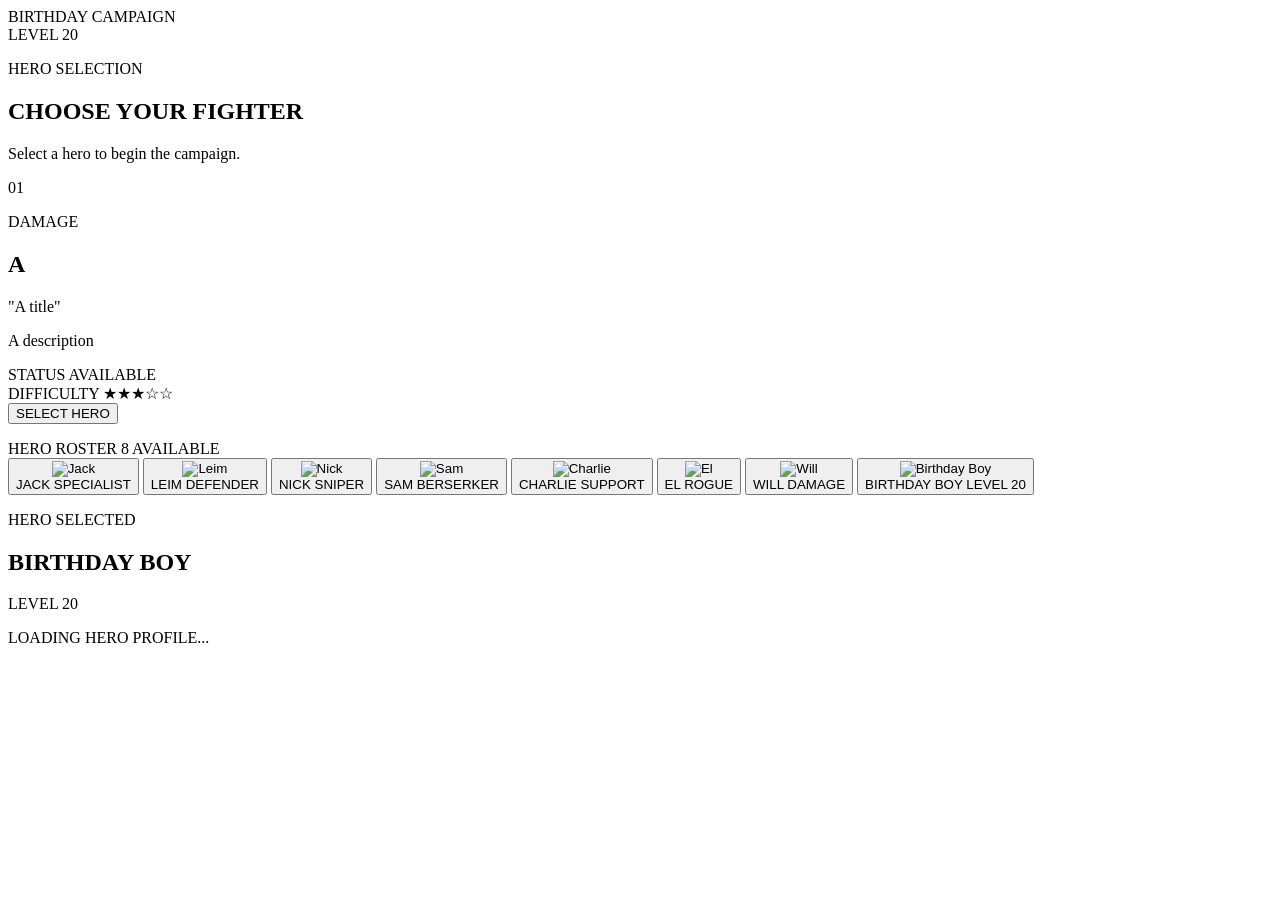
==== fighter.html @ d06f4049 "first commit (html)" ====
<!DOCTYPE html>
<html lang="en">
<head>
  <meta charset="UTF-8" />
  <meta
    name="viewport"
    content="width=device-width, initial-scale=1.0"
  />

  <title>Choose Your Fighter</title>

  <link rel="preconnect" href="https://fonts.googleapis.com">
  <link rel="preconnect" href="https://fonts.gstatic.com" crossorigin>

  <link
    href="https://fonts.googleapis.com/css2?family=Inter:wght@300;400;500;600;700&family=Rajdhani:wght@500;600;700&display=swap"
    rel="stylesheet"
  >

  <link rel="stylesheet" href="css/fighter.css" />
</head>

<body>

  <main class="fighter-page">

    <!-- Top HUD -->
    <header class="top-bar">

      <div class="campaign-label">
        <span class="campaign-dot"></span>
        BIRTHDAY CAMPAIGN
      </div>

      <div class="level-label">
        LEVEL 20
      </div>

    </header>


    <!-- Heading -->
    <section class="heading-section">

      <p class="eyebrow">
        HERO SELECTION
      </p>

      <h1>
        CHOOSE YOUR FIGHTER
      </h1>

      <p class="instructions">
        Select a hero to begin the campaign.
      </p>

    </section>


    <!-- Main character display -->
    <section class="hero-display">

      <!-- Large image -->
      <div class="hero-image-panel">

        <div class="hero-number" id="heroNumber">
          01
        </div>

        <div class="large-placeholder" id="largeHeroImage">
          <!-- <img src="img/fighters/jack.jpeg" alt="Selected fighter" id="heroPreview"> -->
        </div>

        <div class="image-decoration image-decoration-one"></div>
        <div class="image-decoration image-decoration-two"></div>

      </div>


      <!-- Character information -->
      <div class="hero-info">

        <p class="hero-role" id="heroRole">
          DAMAGE
        </p>

        <h2 id="heroName">
          A
        </h2>

        <p class="hero-title" id="heroTitle">
          "A title"
        </p>

        <div class="divider"></div>

        <p class="hero-description" id="heroDescription">
          A description
        </p>


        <div class="hero-meta">

          <div class="meta-item">
            <span class="meta-label">
              STATUS
            </span>

            <span class="meta-value" id="heroStatus">
              AVAILABLE
            </span>
          </div>

          <div class="meta-item">
            <span class="meta-label">
              DIFFICULTY
            </span>

            <span class="meta-value" id="heroDifficulty">
              ★★★☆☆
            </span>
          </div>

        </div>


        <button
          class="select-button"
          id="selectButton"
          type="button"
        >
          SELECT HERO
        </button>

        <p
          class="selection-message"
          id="selectionMessage"
          aria-live="polite"
        ></p>

      </div>

    </section>


    <!-- Hero roster -->
    <section class="roster-section">

      <div class="roster-heading">

        <span>
          HERO ROSTER
        </span>

        <span class="roster-count">
          8 AVAILABLE
        </span>

      </div>


      <div class="hero-roster" id="heroRoster">

        <button class="hero-card selected" type="button" data-hero="a">
            <div class="card-image">
              <img src="img/fighters/jack.JPEG" alt="Jack">
            </div>
            <div class="card-info">
            <span class="card-name">JACK</span>
            <span class="card-role">SPECIALIST</span>
            </div>
        </button>

        <button class="hero-card" type="button" data-hero="b">
            <div class="card-image">
              <img src="img/fighters/leim.jpg" alt="Leim">
            </div>
            <div class="card-info">
            <span class="card-name">LEIM</span>
            <span class="card-role">DEFENDER</span>
            </div>
        </button>

        <button class="hero-card" type="button" data-hero="c">
            <div class="card-image">
              <img src="img/fighters/nick.jpg" alt="Nick">
            </div>
            <div class="card-info">
            <span class="card-name">NICK</span>
            <span class="card-role">SNIPER</span>
            </div>
        </button>

        <button class="hero-card" type="button" data-hero="d">
            <div class="card-image">
              <img src="img/fighters/sam.jpg" alt="Sam">
            </div>
            <div class="card-info">
            <span class="card-name">SAM</span>
            <span class="card-role">BERSERKER</span>
            </div>
        </button>

        <button class="hero-card" type="button" data-hero="e">
            <div class="card-image">
              <img src="img/fighters/charlie.jpg" alt="Charlie">
            </div>
            <div class="card-info">
            <span class="card-name">CHARLIE</span>
            <span class="card-role">SUPPORT</span>
            </div>
        </button>

        <button class="hero-card" type="button" data-hero="f">
            <div class="card-image">
              <img src="img/fighters/el.jpg" alt="El">
            </div>
            <div class="card-info">
            <span class="card-name">EL</span>
            <span class="card-role">ROGUE</span>
            </div>
        </button>

        <button class="hero-card" type="button" data-hero="g">
            <div class="card-image">
              <img src="img/fighters/will.jpeg" alt="Will">
            </div>
            <div class="card-info">
            <span class="card-name">WILL</span>
            <span class="card-role">DAMAGE</span>
            </div>
        </button>

        <button
            class="hero-card birthday-card"
            type="button"
            data-hero="birthday"
        >
            <div class="card-image">
              <img src="img/fighters/alex.jpg" alt="Birthday Boy">
            </div>
            <div class="card-info">
            <span class="card-name">BIRTHDAY BOY</span>
            <span class="card-role">LEVEL 20</span>
            </div>
        </button>

    </div>

    </section>

  </main>


  <!-- Lock-in screen -->
  <div
    class="lock-screen"
    id="lockScreen"
    aria-hidden="true"
  >

    <div class="lock-content">

      <p class="lock-small">
        HERO SELECTED
      </p>

      <h2 class="lock-name" id="lockName">
        BIRTHDAY BOY
      </h2>

      <p class="lock-level">
        LEVEL 20
      </p>

      <div class="loading-line">
        <div class="loading-fill"></div>
      </div>

      <p class="lock-loading">
        LOADING HERO PROFILE...
      </p>

    </div>

  </div>


  <script src="js/fighter.js"></script>

</body>
</html>
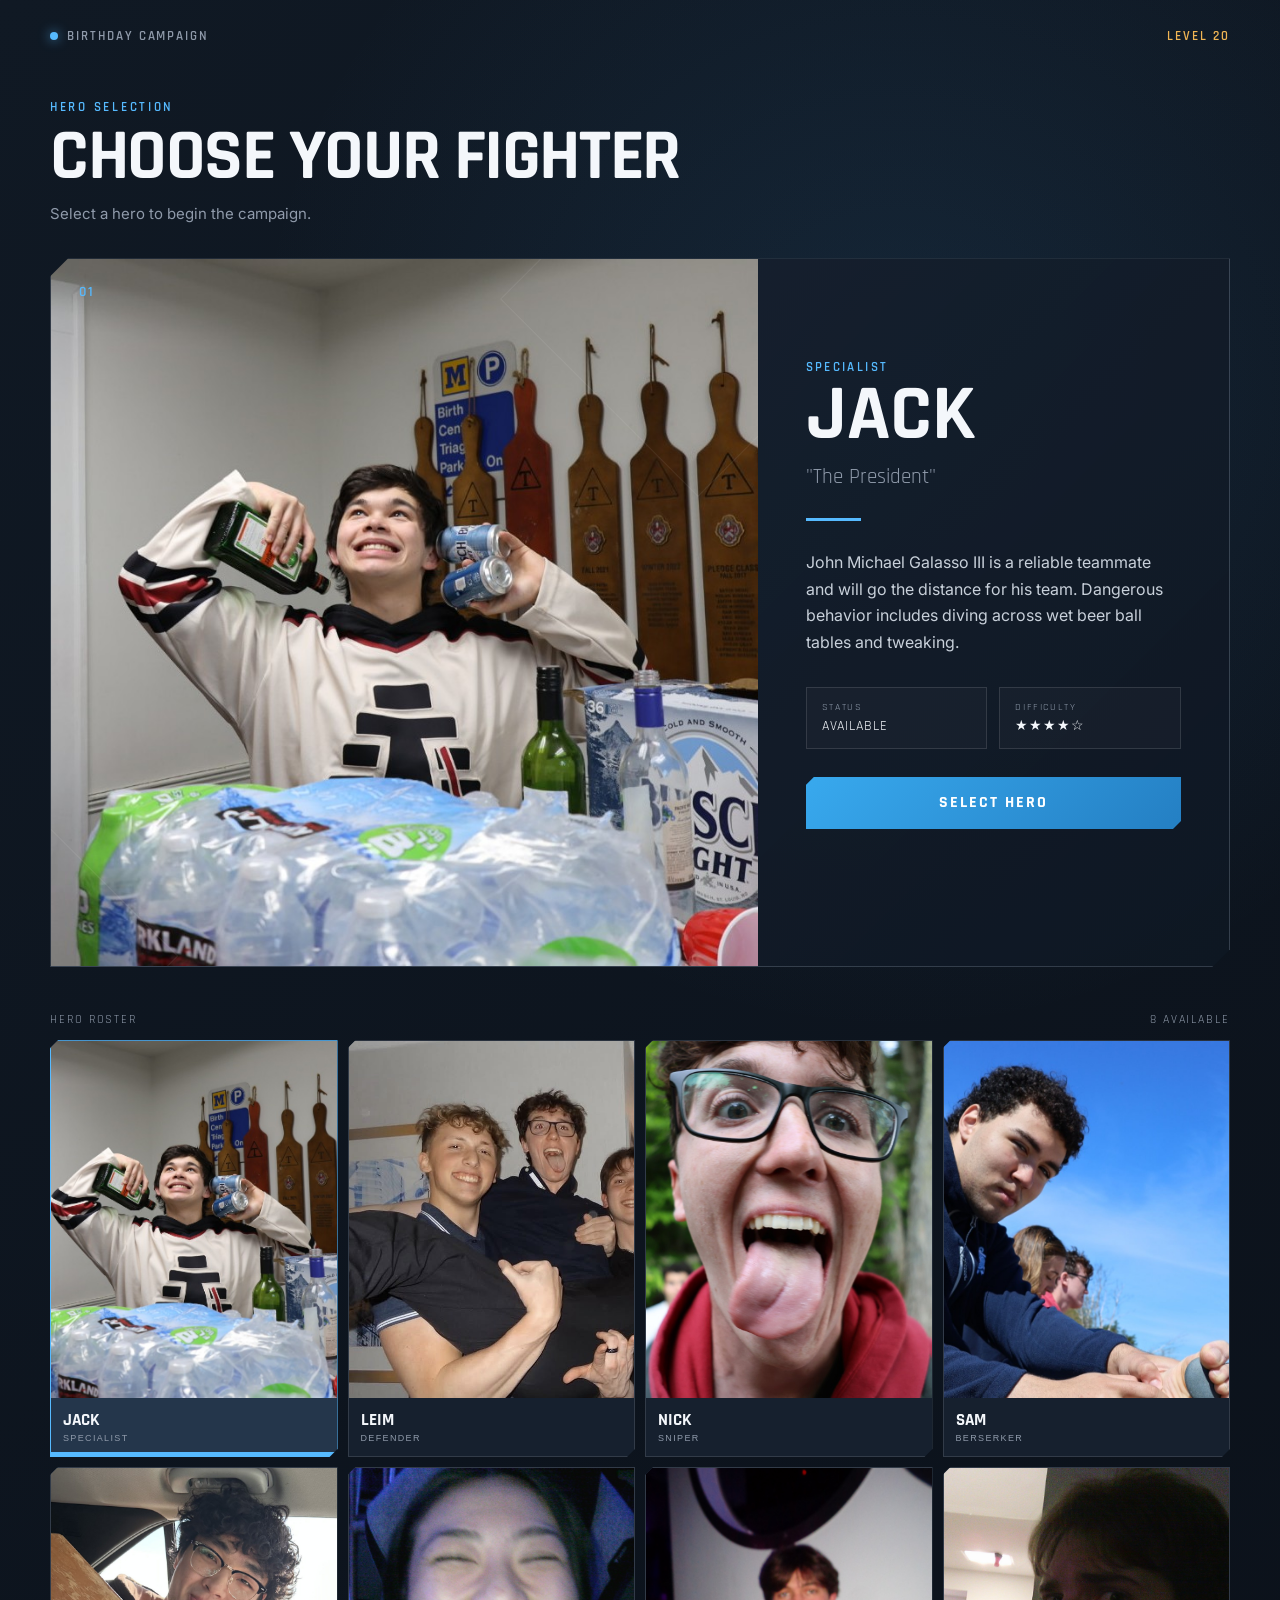
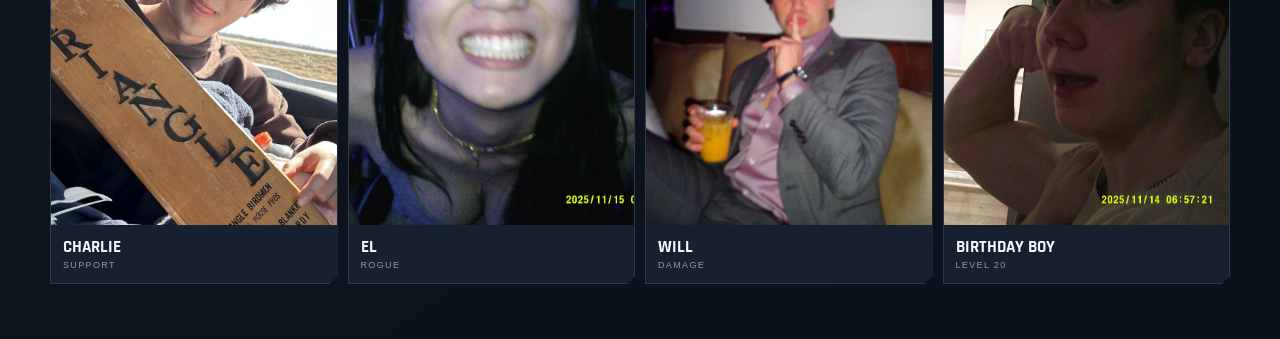
==== commit 146460ef: "fixed issue with image filenames" ====
--- a/fighter.html
+++ b/fighter.html
@@ -183,7 +183,7 @@
 
         <button class="hero-card" type="button" data-hero="c">
             <div class="card-image">
-              <img src="img/fighters/nick.jpg" alt="Nick">
+              <img src="img/fighters/nick.JPG" alt="Nick">
             </div>
             <div class="card-info">
             <span class="card-name">NICK</span>
@@ -193,7 +193,7 @@
 
         <button class="hero-card" type="button" data-hero="d">
             <div class="card-image">
-              <img src="img/fighters/sam.jpg" alt="Sam">
+              <img src="img/fighters/sam.JPG" alt="Sam">
             </div>
             <div class="card-info">
             <span class="card-name">SAM</span>
@@ -213,7 +213,7 @@
 
         <button class="hero-card" type="button" data-hero="f">
             <div class="card-image">
-              <img src="img/fighters/el.jpg" alt="El">
+              <img src="img/fighters/el.JPG" alt="El">
             </div>
             <div class="card-info">
             <span class="card-name">EL</span>
@@ -223,7 +223,7 @@
 
         <button class="hero-card" type="button" data-hero="g">
             <div class="card-image">
-              <img src="img/fighters/will.jpeg" alt="Will">
+              <img src="img/fighters/will.JPEG" alt="Will">
             </div>
             <div class="card-info">
             <span class="card-name">WILL</span>
@@ -237,7 +237,7 @@
             data-hero="birthday"
         >
             <div class="card-image">
-              <img src="img/fighters/alex.jpg" alt="Birthday Boy">
+              <img src="img/fighters/alex.JPG" alt="Birthday Boy">
             </div>
             <div class="card-info">
             <span class="card-name">BIRTHDAY BOY</span>
--- a/css/fighter.css
+++ b/css/fighter.css
@@ -0,0 +1,1017 @@
+:root {
+  --background: #0e1520;
+  --background-light: #172231;
+
+  --panel: rgba(24, 35, 50, 0.88);
+  --panel-light: #202d3d;
+
+  --text: #f4f7fb;
+  --muted: #8f9aaa;
+
+  --blue: #56baff;
+  --blue-light: #bce6ff;
+  --blue-dark: #247ec3;
+
+  --gold: #f0b554;
+  --gold-light: #ffd68c;
+
+  --border: rgba(255, 255, 255, 0.12);
+
+  --danger: #ff7c72;
+}
+
+
+* {
+  box-sizing: border-box;
+}
+
+
+html,
+body {
+  margin: 0;
+  min-height: 100%;
+}
+
+
+body {
+  min-height: 100vh;
+
+  background:
+    radial-gradient(
+      circle at 70% 20%,
+      rgba(67, 149, 214, 0.13),
+      transparent 36%
+    ),
+    linear-gradient(
+      145deg,
+      #101924,
+      #0b111a
+    );
+
+  color: var(--text);
+
+  font-family: "Inter", sans-serif;
+
+  overflow-x: hidden;
+}
+
+
+/* --------------------------------
+   BACKGROUND DETAIL
+-------------------------------- */
+
+body::before {
+  content: "";
+
+  position: fixed;
+  inset: 0;
+
+  pointer-events: none;
+
+  opacity: 0.22;
+
+  background-image:
+    linear-gradient(
+      rgba(255,255,255,.025) 1px,
+      transparent 1px
+    ),
+    linear-gradient(
+      90deg,
+      rgba(255,255,255,.025) 1px,
+      transparent 1px
+    );
+
+  background-size:
+    60px 60px;
+}
+
+
+/* --------------------------------
+   PAGE
+-------------------------------- */
+
+.fighter-page {
+  width: min(1180px, calc(100% - 40px));
+
+  margin: 0 auto;
+
+  padding:
+    28px 0
+    55px;
+}
+
+
+/* --------------------------------
+   TOP BAR
+-------------------------------- */
+
+.top-bar {
+  display: flex;
+
+  justify-content: space-between;
+  align-items: center;
+
+  margin-bottom: 55px;
+
+  font-family: "Rajdhani", sans-serif;
+
+  font-size: 13px;
+  font-weight: 600;
+
+  letter-spacing: .15em;
+}
+
+
+.campaign-label {
+  display: flex;
+
+  align-items: center;
+
+  gap: 9px;
+
+  color: var(--muted);
+}
+
+
+.campaign-dot {
+  width: 8px;
+  height: 8px;
+
+  border-radius: 50%;
+
+  background: var(--blue);
+
+  box-shadow:
+    0 0 12px rgba(86, 186, 255, .75);
+}
+
+
+.level-label {
+  color: var(--gold);
+}
+
+
+/* --------------------------------
+   HEADING
+-------------------------------- */
+
+.heading-section {
+  margin-bottom: 35px;
+}
+
+
+.eyebrow {
+  margin:
+    0 0 8px;
+
+  font-family: "Rajdhani", sans-serif;
+
+  font-size: 13px;
+  font-weight: 600;
+
+  letter-spacing: .21em;
+
+  color: var(--blue);
+}
+
+
+h1 {
+  margin:
+    0 0 6px;
+
+  font-family: "Rajdhani", sans-serif;
+
+  font-size:
+    clamp(42px, 7vw, 72px);
+
+  font-weight: 700;
+
+  line-height: .95;
+
+  letter-spacing: -.02em;
+}
+
+
+.instructions {
+  margin: 13px 0 0;
+
+  color: var(--muted);
+
+  font-size: 15px;
+}
+
+
+/* --------------------------------
+   MAIN HERO DISPLAY
+-------------------------------- */
+
+.hero-display {
+  display: grid;
+
+  grid-template-columns:
+    minmax(0, 1.2fr)
+    minmax(300px, .8fr);
+
+  min-height: 490px;
+
+  margin-bottom: 45px;
+
+  border:
+    1px solid var(--border);
+
+  background:
+    linear-gradient(
+      135deg,
+      rgba(35, 49, 67, .80),
+      rgba(17, 27, 40, .92)
+    );
+
+  clip-path:
+    polygon(
+      18px 0,
+      100% 0,
+      100% calc(100% - 18px),
+      calc(100% - 18px) 100%,
+      0 100%,
+      0 18px
+    );
+
+  overflow: hidden;
+}
+
+
+/* --------------------------------
+   LARGE HERO IMAGE
+-------------------------------- */
+
+.hero-image-panel {
+  position: relative;
+
+  min-height: 490px;
+
+  overflow: hidden;
+
+  background:
+    radial-gradient(
+      circle at center,
+      rgba(92, 184, 247, .13),
+      transparent 55%
+    ),
+    linear-gradient(
+      150deg,
+      #27374a,
+      #162231
+    );
+}
+
+
+/* .large-placeholder {
+  position: absolute;
+
+  inset: 0;
+
+  display: flex;
+
+  align-items: center;
+  justify-content: center;
+
+  font-family: "Rajdhani", sans-serif;
+
+  font-size:
+    clamp(30px, 6vw, 64px);
+
+  font-weight: 700;
+
+  text-transform: uppercase;
+
+  color:
+    rgba(255,255,255,.20);
+
+  transition:
+    opacity .25s ease,
+    transform .25s ease;
+} */
+.large-placeholder {
+  overflow: hidden;
+  min-width: 0;
+  min-height: 0;
+}
+
+.large-placeholder img {
+  display: block;
+  width: 100%;
+  height: 100%;
+  object-fit: contain;
+  object-position: center;
+}
+
+.large-placeholder.changing {
+  opacity: 0;
+
+  transform:
+    scale(.98);
+}
+
+
+.hero-number {
+  position: absolute;
+
+  top: 24px;
+  left: 28px;
+
+  z-index: 3;
+
+  font-family: "Rajdhani", sans-serif;
+
+  font-size: 14px;
+  font-weight: 600;
+
+  color: var(--blue);
+
+  letter-spacing: .15em;
+}
+
+
+.image-decoration {
+  position: absolute;
+
+  pointer-events: none;
+
+  border:
+    1px solid rgba(255,255,255,.07);
+}
+
+
+.image-decoration-one {
+  width: 280px;
+  height: 280px;
+
+  right: -80px;
+  top: -100px;
+
+  transform:
+    rotate(45deg);
+}
+
+
+.image-decoration-two {
+  width: 180px;
+  height: 180px;
+
+  left: -90px;
+  bottom: -80px;
+
+  transform:
+    rotate(45deg);
+}
+
+
+/* --------------------------------
+   HERO INFO
+-------------------------------- */
+
+.hero-info {
+  position: relative;
+
+  display: flex;
+
+  flex-direction: column;
+
+  justify-content: center;
+
+  padding:
+    50px 48px;
+
+  background:
+    rgba(10, 17, 27, .32);
+}
+
+
+.hero-role {
+  margin:
+    0 0 5px;
+
+  font-family: "Rajdhani", sans-serif;
+
+  font-size: 13px;
+  font-weight: 600;
+
+  letter-spacing: .18em;
+
+  color: var(--blue);
+}
+
+
+.hero-info h2 {
+  margin: 0;
+
+  font-family: "Rajdhani", sans-serif;
+
+  font-size:
+    clamp(52px, 7vw, 78px);
+
+  line-height: .92;
+
+  font-weight: 700;
+
+  text-transform: uppercase;
+}
+
+
+.hero-title {
+  margin:
+    12px 0 0;
+
+  font-family: "Rajdhani", sans-serif;
+
+  font-size: 21px;
+
+  color: var(--muted);
+}
+
+
+.divider {
+  width: 55px;
+  height: 3px;
+
+  margin:
+    28px 0;
+
+  background: var(--blue);
+}
+
+
+.hero-description {
+  min-height: 54px;
+
+  margin:
+    0 0 32px;
+
+  line-height: 1.65;
+
+  color:
+    #c8d0da;
+}
+
+
+.hero-meta {
+  display: grid;
+
+  grid-template-columns:
+    repeat(2, 1fr);
+
+  gap: 12px;
+
+  margin-bottom: 28px;
+}
+
+
+.meta-item {
+  padding:
+    13px 15px;
+
+  border:
+    1px solid var(--border);
+
+  background:
+    rgba(255,255,255,.025);
+}
+
+
+.meta-label,
+.meta-value {
+  display: block;
+
+  font-family: "Rajdhani", sans-serif;
+}
+
+
+.meta-label {
+  margin-bottom: 4px;
+
+  font-size: 10px;
+
+  letter-spacing: .16em;
+
+  color: var(--muted);
+}
+
+
+.meta-value {
+  font-size: 14px;
+
+  letter-spacing: .06em;
+
+  color: var(--text);
+}
+
+
+/* --------------------------------
+   SELECT BUTTON
+-------------------------------- */
+
+.select-button {
+  width: 100%;
+
+  min-height: 52px;
+
+  border: none;
+
+  clip-path:
+    polygon(
+      8px 0,
+      100% 0,
+      100% calc(100% - 8px),
+      calc(100% - 8px) 100%,
+      0 100%,
+      0 8px
+    );
+
+  background:
+    linear-gradient(
+      135deg,
+      #38a9ee,
+      #247fc3
+    );
+
+  color: white;
+
+  font-family: "Rajdhani", sans-serif;
+
+  font-size: 16px;
+  font-weight: 700;
+
+  letter-spacing: .12em;
+
+  cursor: pointer;
+
+  transition:
+    transform .2s ease,
+    filter .2s ease;
+}
+
+
+.select-button:hover {
+  filter: brightness(1.12);
+
+  transform:
+    translateY(-1px);
+}
+
+
+.select-button.birthday-ready {
+  background:
+    linear-gradient(
+      135deg,
+      var(--gold-light),
+      var(--gold)
+    );
+
+  color: #302313;
+}
+
+
+.selection-message {
+  min-height: 24px;
+
+  margin:
+    14px 0 0;
+
+  text-align: center;
+
+  color: var(--danger);
+
+  font-size: 13px;
+}
+
+
+/* --------------------------------
+   ROSTER
+-------------------------------- */
+
+.roster-section {
+  width: 100%;
+}
+
+
+.roster-heading {
+  display: flex;
+
+  justify-content:
+    space-between;
+
+  margin-bottom: 13px;
+
+  font-family:
+    "Rajdhani",
+    sans-serif;
+
+  font-size: 12px;
+
+  letter-spacing: .16em;
+
+  color: var(--muted);
+}
+
+
+.hero-roster {
+  display: grid;
+
+  grid-template-columns:
+    repeat(4, 1fr);
+
+  gap: 10px;
+}
+
+
+/* --------------------------------
+   HERO CARD
+-------------------------------- */
+
+.hero-card {
+  position: relative;
+
+  min-width: 0;
+
+  padding: 0;
+
+  border:
+    1px solid var(--border);
+
+  background: var(--panel);
+
+  color: var(--text);
+
+  cursor: pointer;
+
+  text-align: left;
+
+  overflow: hidden;
+
+  clip-path:
+    polygon(
+      8px 0,
+      100% 0,
+      100% calc(100% - 8px),
+      calc(100% - 8px) 100%,
+      0 100%,
+      0 8px
+    );
+
+  transition:
+    transform .22s ease,
+    border-color .22s ease,
+    background .22s ease;
+}
+
+
+.hero-card:hover {
+  transform:
+    translateY(-5px);
+
+  background:
+    #243246;
+}
+
+
+.hero-card.selected {
+  border-color:
+    var(--blue);
+
+  background:
+    #24364b;
+
+  box-shadow:
+    inset 0 -4px 0
+    var(--blue);
+}
+
+
+.hero-card.selected.birthday-card {
+  border-color:
+    var(--gold);
+
+  box-shadow:
+    inset 0 -4px 0
+    var(--gold);
+}
+
+
+.card-image {
+  width: 100%;
+  aspect-ratio: 4 / 5;
+  position: relative;
+  overflow: hidden;
+
+  background: linear-gradient(
+    145deg,
+    #314257,
+    #1d2938
+  );
+}
+
+.card-image img {
+  display: block;
+  width: 100%;
+  height: 100%;
+  position: absolute;
+  inset: 0;
+
+  object-fit: cover;
+  object-position: center;
+}
+
+
+.card-info {
+  display: flex;
+
+  flex-direction: column;
+
+  padding:
+    11px 12px 13px;
+}
+
+
+.card-name {
+  font-family:
+    "Rajdhani",
+    sans-serif;
+
+  font-size: 17px;
+  font-weight: 700;
+
+  white-space: nowrap;
+
+  overflow: hidden;
+
+  text-overflow:
+    ellipsis;
+}
+
+
+.card-role {
+  margin-top: 2px;
+
+  font-size: 9px;
+
+  letter-spacing: .15em;
+
+  color: var(--muted);
+}
+
+
+/* --------------------------------
+   LOCK SCREEN
+-------------------------------- */
+
+.lock-screen {
+  position: fixed;
+
+  inset: 0;
+
+  z-index: 1000;
+
+  display: flex;
+
+  align-items: center;
+  justify-content: center;
+
+  padding: 24px;
+
+  background:
+    rgba(6, 11, 18, .96);
+
+  opacity: 0;
+
+  visibility: hidden;
+
+  pointer-events: none;
+
+  transition:
+    opacity .45s ease,
+    visibility .45s ease;
+}
+
+
+.lock-screen.visible {
+  opacity: 1;
+
+  visibility: visible;
+
+  pointer-events: auto;
+}
+
+
+.lock-content {
+  width:
+    min(560px, 100%);
+
+  text-align: center;
+}
+
+
+.lock-small {
+  margin:
+    0 0 12px;
+
+  font-family:
+    "Rajdhani",
+    sans-serif;
+
+  font-size: 15px;
+  font-weight: 600;
+
+  letter-spacing: .24em;
+
+  color: var(--blue);
+}
+
+
+.lock-name {
+  margin: 0;
+
+  font-family:
+    "Rajdhani",
+    sans-serif;
+
+  font-size:
+    clamp(58px, 12vw, 105px);
+
+  line-height: .9;
+
+  text-transform:
+    uppercase;
+}
+
+
+.lock-level {
+  margin:
+    18px 0 35px;
+
+  font-family:
+    "Rajdhani",
+    sans-serif;
+
+  font-size: 24px;
+
+  letter-spacing: .14em;
+
+  color: var(--gold);
+}
+
+
+.loading-line {
+  width: 100%;
+  height: 4px;
+
+  overflow: hidden;
+
+  background:
+    rgba(255,255,255,.1);
+}
+
+
+.loading-fill {
+  width: 0;
+  height: 100%;
+
+  background:
+    var(--blue);
+}
+
+
+.lock-screen.visible
+.loading-fill {
+  animation:
+    loadHero 1.6s
+    .25s ease
+    forwards;
+}
+
+
+.lock-loading {
+  margin-top: 14px;
+
+  font-family:
+    "Rajdhani",
+    sans-serif;
+
+  font-size: 11px;
+
+  letter-spacing: .18em;
+
+  color: var(--muted);
+}
+
+
+@keyframes loadHero {
+  from {
+    width: 0;
+  }
+
+  to {
+    width: 100%;
+  }
+}
+
+
+/* --------------------------------
+   MOBILE
+-------------------------------- */
+
+@media (max-width: 800px) {
+
+  .fighter-page {
+    width:
+      min(100% - 28px, 700px);
+  }
+
+  .top-bar {
+    margin-bottom: 38px;
+  }
+
+  .hero-display {
+    grid-template-columns: 1fr;
+    min-width: 0;
+  }
+
+  .hero-image-panel {
+    min-height: 380px;
+    min-width: 0;
+  }
+
+  .hero-info {
+    padding:
+      36px 30px;
+    min-width: 0;
+  }
+
+  .hero-roster {
+    display: flex;
+
+    gap: 10px;
+
+    overflow-x: auto;
+
+    padding-bottom: 10px;
+
+    scroll-snap-type:
+      x mandatory;
+  }
+
+  .hero-card {
+    flex:
+      0 0 135px;
+
+    scroll-snap-align:
+      start;
+  }
+
+}
+
+
+@media (max-width: 500px) {
+
+  .fighter-page {
+    width:
+      calc(100% - 24px);
+
+    padding-top: 20px;
+  }
+
+  .level-label {
+    font-size: 11px;
+  }
+
+  .campaign-label {
+    font-size: 11px;
+  }
+
+  .heading-section {
+    margin-bottom: 25px;
+  }
+
+  h1 {
+    font-size:
+      clamp(40px, 15vw, 56px);
+  }
+
+  .hero-image-panel {
+    min-height: 310px;
+  }
+
+  .hero-info {
+    padding:
+      30px 22px;
+  }
+
+  .hero-info h2 {
+    font-size: 58px;
+  }
+
+  .hero-meta {
+    grid-template-columns:
+      1fr;
+  }
+
+}
